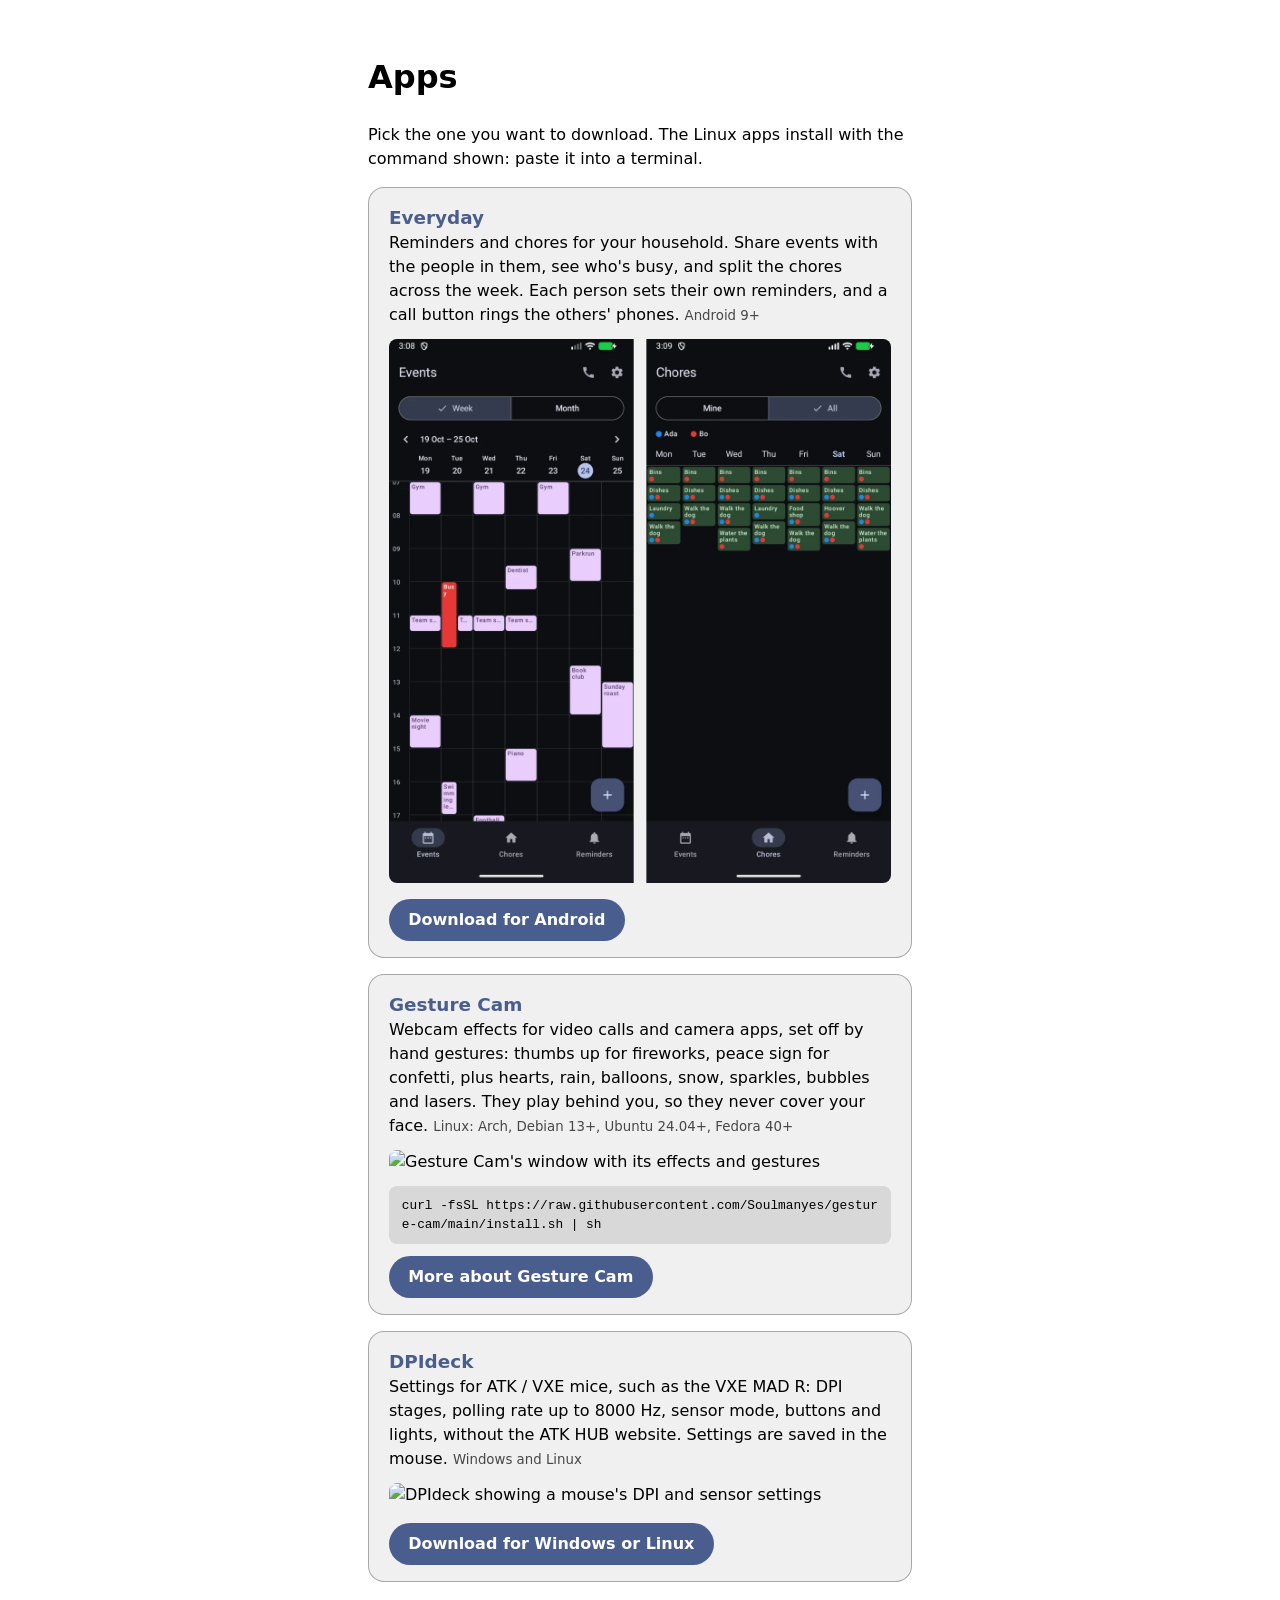
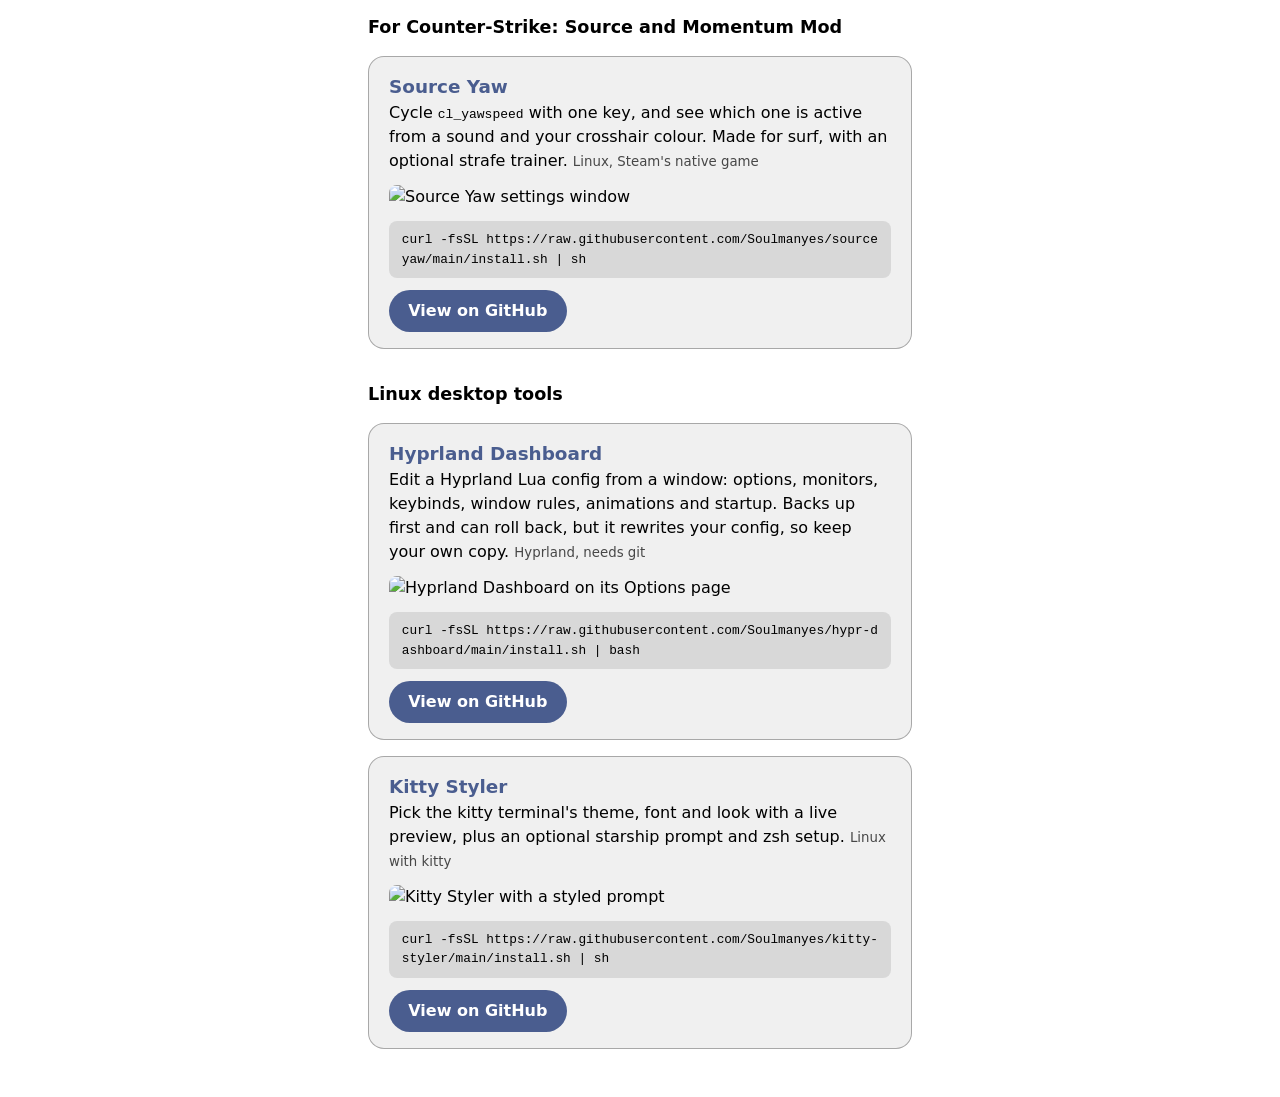
==== deploy/apps/index.html @ fb375c26 "docs: apps page shows a Hyprland Dashboard screenshot Co-Authored-By: Claude Opus 5.5 <noreply@anthr" ====
<!doctype html>
<html lang="en">
<head>
<meta charset="utf-8">
<meta name="viewport" content="width=device-width, initial-scale=1">
<title>Apps</title>
<style>
  :root { color-scheme: light dark; --accent: #4a5d8f; }
  body { font-family: system-ui, sans-serif; max-width: 34rem; margin: 0 auto; padding: 2rem 1.25rem; line-height: 1.5; }
  .app { display: block; margin: 1rem 0; padding: 1rem 1.25rem; border: 1px solid color-mix(in srgb, currentColor 30%, transparent);
         border-radius: 1rem; background: color-mix(in srgb, currentColor 6%, transparent); color: inherit; text-decoration: none; }
  .app b { display: block; font-size: 1.15rem; color: var(--accent); }
  .app img { display: block; width: 100%; height: auto; margin: .75rem 0; border-radius: .5rem; }
  .app pre { white-space: pre-wrap; word-break: break-all; margin: .75rem 0 .5rem; padding: .6rem .8rem; border-radius: .5rem; font-size: .8rem;
             background: color-mix(in srgb, currentColor 10%, transparent); }
  h2 { margin-top: 2rem; font-size: 1.1rem; }
  .go { display: inline-block; margin-top: .25rem; padding: .55rem 1.2rem; border-radius: 999px; background: var(--accent);
        color: #fff; text-decoration: none; font-weight: 600; }
  .go:hover, .go:focus-visible { filter: brightness(1.15); }
  small { opacity: .7; }
</style>
</head>
<body>
<h1>Apps</h1>
<p>Pick the one you want to download. The Linux apps install with the command shown: paste it into a terminal.</p>
<div class="app">
  <b>Everyday</b>
  Reminders and chores for your household. Share events with the people in them, see who's busy, and split
  the chores across the week. Each person sets their own reminders, and a call button rings the others' phones.
  <small>Android 9+</small>
  <img src="img/everyday.webp" alt="Everyday's week of events, and the chore timetable with who does what">
  <a class="go" href="../download/">Download for Android</a>
</div>
<div class="app">
  <b>Gesture Cam</b>
  Webcam effects for video calls and camera apps, set off by hand gestures: thumbs up for fireworks, peace sign
  for confetti, plus hearts, rain, balloons, snow, sparkles, bubbles and lasers. They play behind you, so they
  never cover your face. <small>Linux: Arch, Debian 13+, Ubuntu 24.04+, Fedora 40+</small>
  <img src="https://raw.githubusercontent.com/Soulmanyes/gesture-cam/main/docs/screenshot.png" alt="Gesture Cam's window with its effects and gestures">
  <pre>curl -fsSL https://raw.githubusercontent.com/Soulmanyes/gesture-cam/main/install.sh | sh</pre>
  <a class="go" href="gesture-cam/">More about Gesture Cam</a>
</div>
<div class="app">
  <b>DPIdeck</b>
  Settings for ATK / VXE mice, such as the VXE MAD R: DPI stages, polling rate up to 8000 Hz, sensor mode,
  buttons and lights, without the ATK HUB website. Settings are saved in the mouse. <small>Windows and Linux</small>
  <img src="https://raw.githubusercontent.com/Soulmanyes/dpideck/main/docs/screenshot.png" alt="DPIdeck showing a mouse's DPI and sensor settings">
  <a class="go" href="dpideck/">Download for Windows or Linux</a>
</div>

<h2>For Counter-Strike: Source and Momentum Mod</h2>
<div class="app">
  <b>Source Yaw</b>
  Cycle <code>cl_yawspeed</code> with one key, and see which one is active from a sound and your crosshair colour.
  Made for surf, with an optional strafe trainer. <small>Linux, Steam's native game</small>
  <img src="https://raw.githubusercontent.com/Soulmanyes/sourceyaw/main/docs/screenshot.png" alt="Source Yaw settings window">
  <pre>curl -fsSL https://raw.githubusercontent.com/Soulmanyes/sourceyaw/main/install.sh | sh</pre>
  <a class="go" href="https://github.com/Soulmanyes/sourceyaw">View on GitHub</a>
</div>

<h2>Linux desktop tools</h2>
<div class="app">
  <b>Hyprland Dashboard</b>
  Edit a Hyprland Lua config from a window: options, monitors, keybinds, window rules, animations and startup.
  Backs up first and can roll back, but it rewrites your config, so keep your own copy. <small>Hyprland, needs git</small>
  <img src="https://raw.githubusercontent.com/Soulmanyes/hypr-dashboard/main/docs/screenshot.png" alt="Hyprland Dashboard on its Options page">
  <pre>curl -fsSL https://raw.githubusercontent.com/Soulmanyes/hypr-dashboard/main/install.sh | bash</pre>
  <a class="go" href="https://github.com/Soulmanyes/hypr-dashboard">View on GitHub</a>
</div>
<div class="app">
  <b>Kitty Styler</b>
  Pick the kitty terminal's theme, font and look with a live preview, plus an optional starship prompt and zsh setup.
  <small>Linux with kitty</small>
  <img src="https://raw.githubusercontent.com/Soulmanyes/kitty-styler/main/docs/screenshot.png" alt="Kitty Styler with a styled prompt">
  <pre>curl -fsSL https://raw.githubusercontent.com/Soulmanyes/kitty-styler/main/install.sh | sh</pre>
  <a class="go" href="https://github.com/Soulmanyes/kitty-styler">View on GitHub</a>
</div>
</body>
</html>
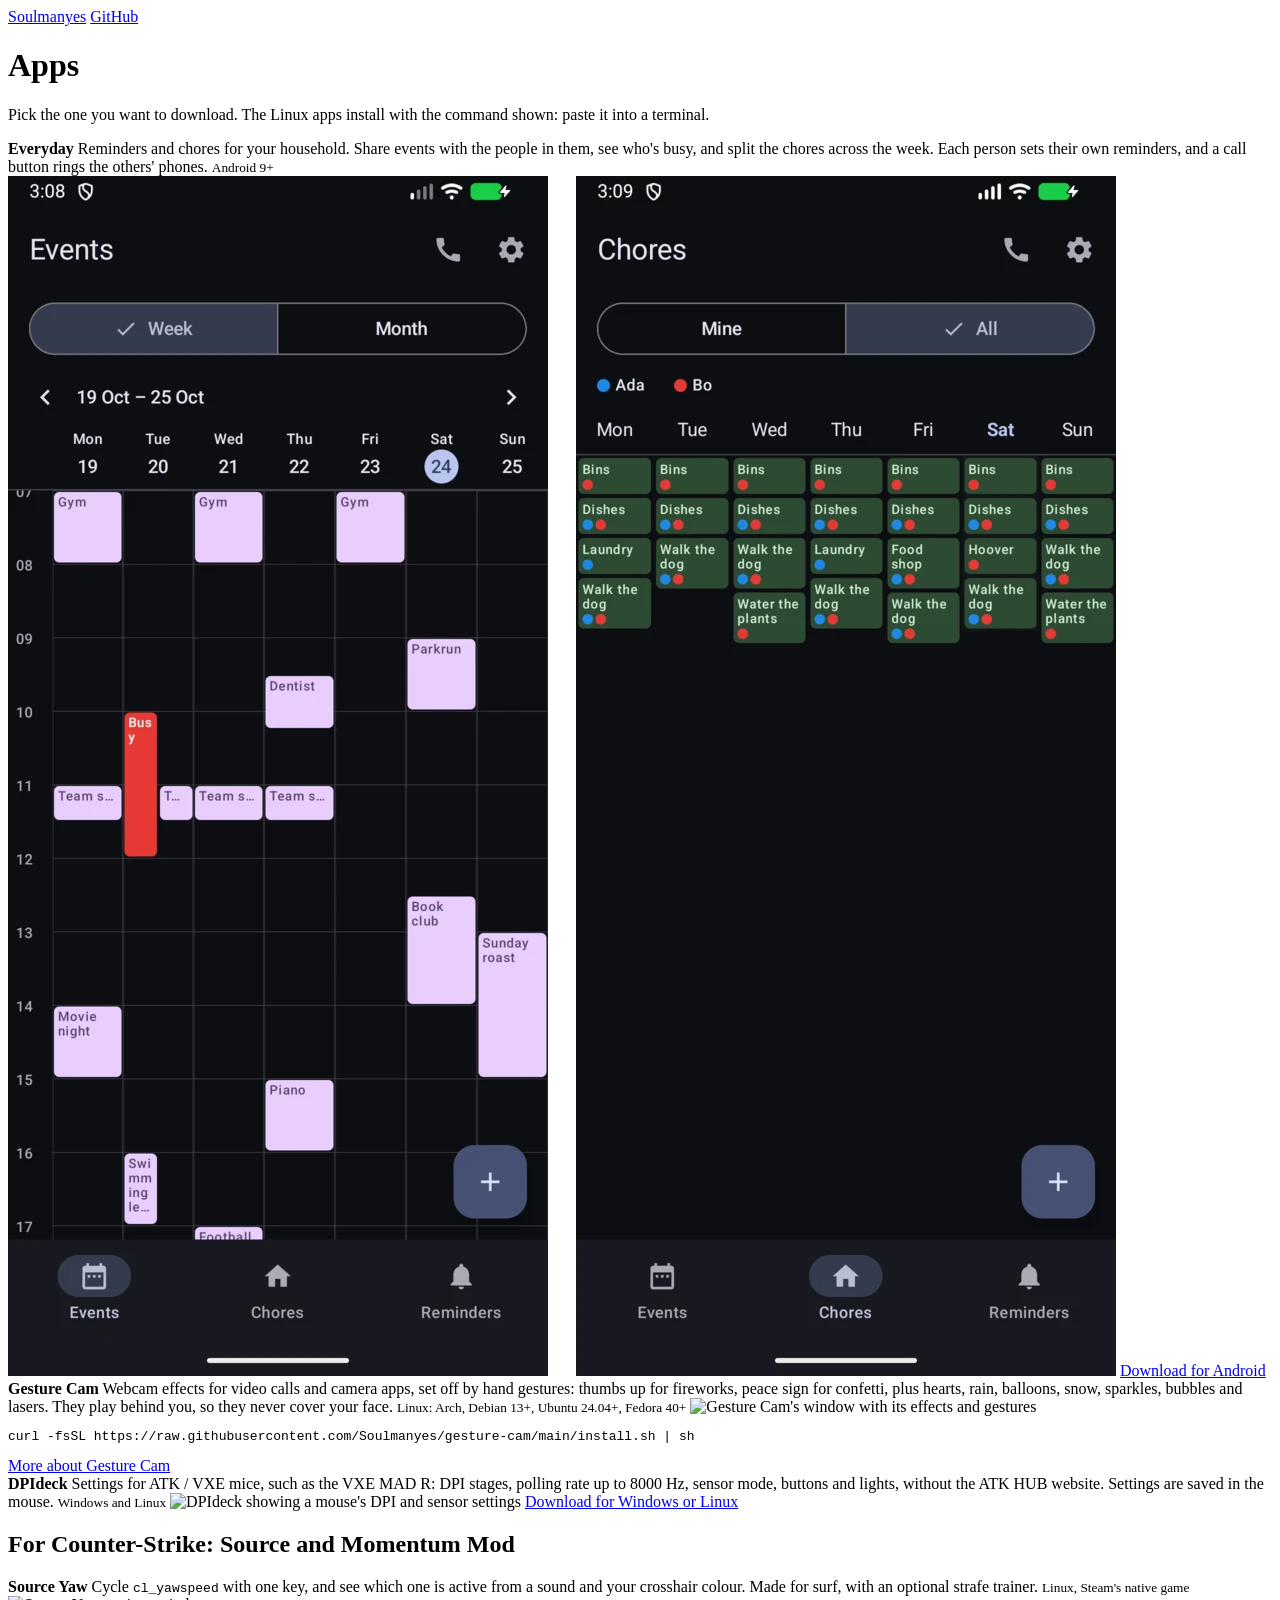
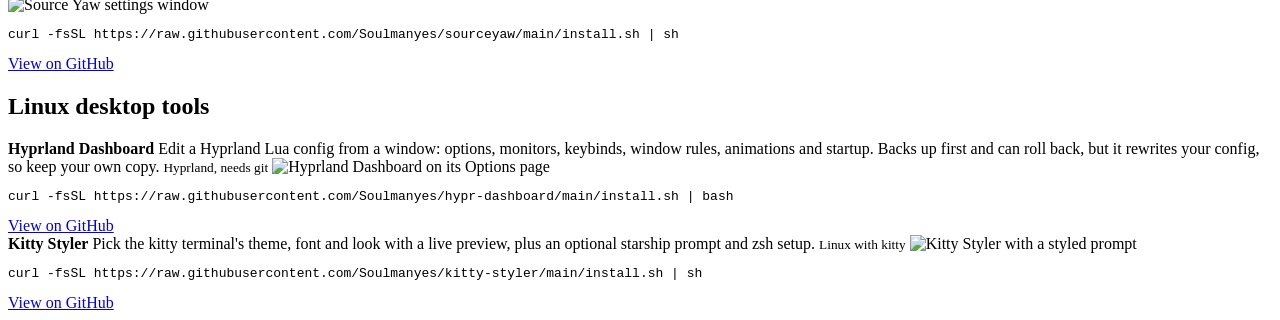
==== commit 9fd79a48: "docs: app pages share a header, Copy buttons, full-size screenshots, versions and link previews Co-A" ====
--- a/deploy/apps/index.html
+++ b/deploy/apps/index.html
@@ -3,77 +3,80 @@
 <head>
 <meta charset="utf-8">
 <meta name="viewport" content="width=device-width, initial-scale=1">
-<title>Apps</title>
-<style>
-  :root { color-scheme: light dark; --accent: #4a5d8f; }
-  body { font-family: system-ui, sans-serif; max-width: 34rem; margin: 0 auto; padding: 2rem 1.25rem; line-height: 1.5; }
-  .app { display: block; margin: 1rem 0; padding: 1rem 1.25rem; border: 1px solid color-mix(in srgb, currentColor 30%, transparent);
-         border-radius: 1rem; background: color-mix(in srgb, currentColor 6%, transparent); color: inherit; text-decoration: none; }
-  .app b { display: block; font-size: 1.15rem; color: var(--accent); }
-  .app img { display: block; width: 100%; height: auto; margin: .75rem 0; border-radius: .5rem; }
-  .app pre { white-space: pre-wrap; word-break: break-all; margin: .75rem 0 .5rem; padding: .6rem .8rem; border-radius: .5rem; font-size: .8rem;
-             background: color-mix(in srgb, currentColor 10%, transparent); }
-  h2 { margin-top: 2rem; font-size: 1.1rem; }
-  .go { display: inline-block; margin-top: .25rem; padding: .55rem 1.2rem; border-radius: 999px; background: var(--accent);
-        color: #fff; text-decoration: none; font-weight: 600; }
-  .go:hover, .go:focus-visible { filter: brightness(1.15); }
-  small { opacity: .7; }
-</style>
+<title>Apps by Soulmanyes</title>
+<meta name="description" content="Free apps for Android, Linux and Windows: Everyday, Gesture Cam, DPIdeck, Source Yaw, Hyprland Dashboard and Kitty Styler.">
+<meta property="og:type" content="website">
+<meta property="og:title" content="Apps by Soulmanyes">
+<meta property="og:description" content="Free apps for Android, Linux and Windows: household reminders, webcam gesture effects, mouse settings and Linux desktop tools.">
+<meta property="og:url" content="https://szekbal.duckdns.org/apps/">
+<meta property="og:image" content="https://szekbal.duckdns.org/apps/img/og.png">
+<meta name="twitter:card" content="summary_large_image">
+<link rel="icon" href="/apps/favicon.svg" type="image/svg+xml">
+<link rel="stylesheet" href="/apps/site.css">
 </head>
-<body>
+<body class="wide">
+<header class="site">
+  <a class="brand" href="/apps/"><img src="/apps/favicon.svg" alt="">Soulmanyes</a>
+  <a class="gh" href="https://github.com/Soulmanyes">GitHub</a>
+</header>
 <h1>Apps</h1>
 <p>Pick the one you want to download. The Linux apps install with the command shown: paste it into a terminal.</p>
+<div class="grid">
 <div class="app">
-  <b>Everyday</b>
+  <b>Everyday<span class="ver" data-json="../download/version.json" data-field="versionName" data-prefix="v"></span></b>
   Reminders and chores for your household. Share events with the people in them, see who's busy, and split
   the chores across the week. Each person sets their own reminders, and a call button rings the others' phones.
   <small>Android 9+</small>
-  <img src="img/everyday.webp" alt="Everyday's week of events, and the chore timetable with who does what">
+  <img class="shot" src="img/everyday.webp" alt="Everyday's week of events, and the chore timetable with who does what">
   <a class="go" href="../download/">Download for Android</a>
 </div>
 <div class="app">
-  <b>Gesture Cam</b>
+  <b>Gesture Cam<span class="ver" data-json="gesture-cam/version.json" data-field="version"></span></b>
   Webcam effects for video calls and camera apps, set off by hand gestures: thumbs up for fireworks, peace sign
   for confetti, plus hearts, rain, balloons, snow, sparkles, bubbles and lasers. They play behind you, so they
   never cover your face. <small>Linux: Arch, Debian 13+, Ubuntu 24.04+, Fedora 40+</small>
-  <img src="https://raw.githubusercontent.com/Soulmanyes/gesture-cam/main/docs/screenshot.png" alt="Gesture Cam's window with its effects and gestures">
+  <img class="shot" src="https://raw.githubusercontent.com/Soulmanyes/gesture-cam/main/docs/screenshot.png" alt="Gesture Cam's window with its effects and gestures">
   <pre>curl -fsSL https://raw.githubusercontent.com/Soulmanyes/gesture-cam/main/install.sh | sh</pre>
   <a class="go" href="gesture-cam/">More about Gesture Cam</a>
 </div>
 <div class="app">
-  <b>DPIdeck</b>
+  <b>DPIdeck<span class="ver" data-release="Soulmanyes/dpideck"></span></b>
   Settings for ATK / VXE mice, such as the VXE MAD R: DPI stages, polling rate up to 8000 Hz, sensor mode,
   buttons and lights, without the ATK HUB website. Settings are saved in the mouse. <small>Windows and Linux</small>
-  <img src="https://raw.githubusercontent.com/Soulmanyes/dpideck/main/docs/screenshot.png" alt="DPIdeck showing a mouse's DPI and sensor settings">
+  <img class="shot" src="https://raw.githubusercontent.com/Soulmanyes/dpideck/main/docs/screenshot.png" alt="DPIdeck showing a mouse's DPI and sensor settings">
   <a class="go" href="dpideck/">Download for Windows or Linux</a>
 </div>
-
+</div>
 <h2>For Counter-Strike: Source and Momentum Mod</h2>
+<div class="grid">
 <div class="app">
-  <b>Source Yaw</b>
+  <b>Source Yaw<span class="ver" data-release="Soulmanyes/sourceyaw"></span></b>
   Cycle <code>cl_yawspeed</code> with one key, and see which one is active from a sound and your crosshair colour.
   Made for surf, with an optional strafe trainer. <small>Linux, Steam's native game</small>
-  <img src="https://raw.githubusercontent.com/Soulmanyes/sourceyaw/main/docs/screenshot.png" alt="Source Yaw settings window">
+  <img class="shot" src="https://raw.githubusercontent.com/Soulmanyes/sourceyaw/main/docs/screenshot.png" alt="Source Yaw settings window">
   <pre>curl -fsSL https://raw.githubusercontent.com/Soulmanyes/sourceyaw/main/install.sh | sh</pre>
   <a class="go" href="https://github.com/Soulmanyes/sourceyaw">View on GitHub</a>
 </div>
-
+</div>
 <h2>Linux desktop tools</h2>
+<div class="grid">
 <div class="app">
-  <b>Hyprland Dashboard</b>
+  <b>Hyprland Dashboard<span class="ver" data-updated="Soulmanyes/hypr-dashboard"></span></b>
   Edit a Hyprland Lua config from a window: options, monitors, keybinds, window rules, animations and startup.
   Backs up first and can roll back, but it rewrites your config, so keep your own copy. <small>Hyprland, needs git</small>
-  <img src="https://raw.githubusercontent.com/Soulmanyes/hypr-dashboard/main/docs/screenshot.png" alt="Hyprland Dashboard on its Options page">
+  <img class="shot" src="https://raw.githubusercontent.com/Soulmanyes/hypr-dashboard/main/docs/screenshot.png" alt="Hyprland Dashboard on its Options page">
   <pre>curl -fsSL https://raw.githubusercontent.com/Soulmanyes/hypr-dashboard/main/install.sh | bash</pre>
   <a class="go" href="https://github.com/Soulmanyes/hypr-dashboard">View on GitHub</a>
 </div>
 <div class="app">
-  <b>Kitty Styler</b>
+  <b>Kitty Styler<span class="ver" data-updated="Soulmanyes/kitty-styler"></span></b>
   Pick the kitty terminal's theme, font and look with a live preview, plus an optional starship prompt and zsh setup.
   <small>Linux with kitty</small>
-  <img src="https://raw.githubusercontent.com/Soulmanyes/kitty-styler/main/docs/screenshot.png" alt="Kitty Styler with a styled prompt">
+  <img class="shot" src="https://raw.githubusercontent.com/Soulmanyes/kitty-styler/main/docs/screenshot.png" alt="Kitty Styler with a styled prompt">
   <pre>curl -fsSL https://raw.githubusercontent.com/Soulmanyes/kitty-styler/main/install.sh | sh</pre>
   <a class="go" href="https://github.com/Soulmanyes/kitty-styler">View on GitHub</a>
 </div>
+</div>
+<script src="/apps/site.js"></script>
 </body>
 </html>
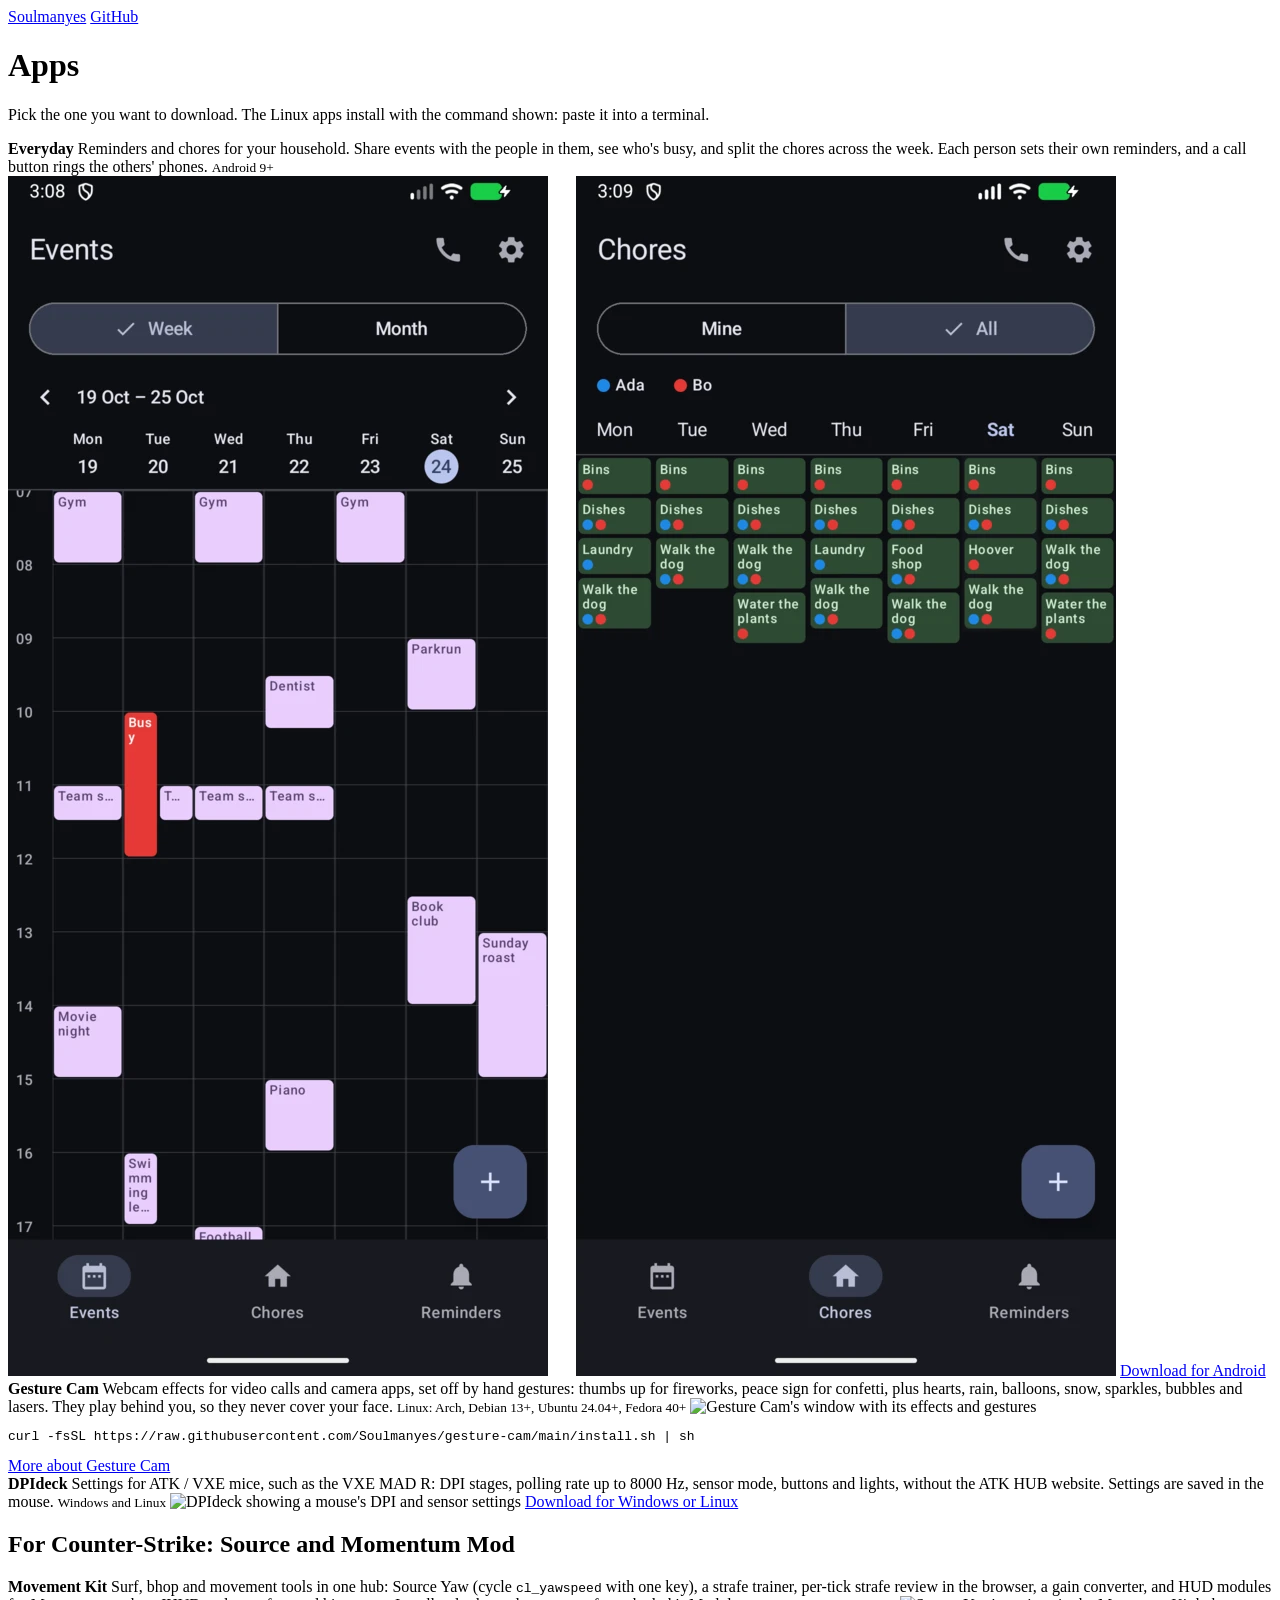
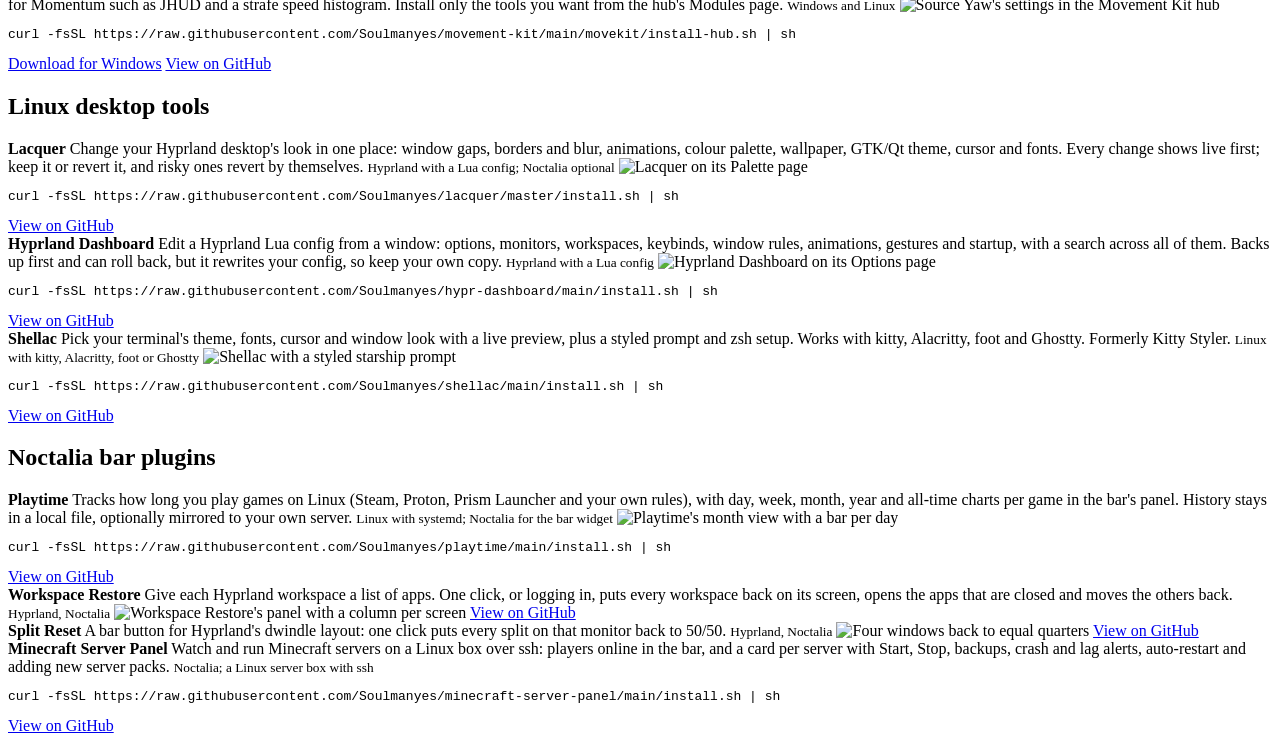
==== commit f2ac2ccb: "docs: apps page adds Movement Kit, Lacquer, Shellac and Noctalia plugins Source Yaw now lives in Mov" ====
--- a/deploy/apps/index.html
+++ b/deploy/apps/index.html
@@ -4,10 +4,10 @@
 <meta charset="utf-8">
 <meta name="viewport" content="width=device-width, initial-scale=1">
 <title>Apps by Soulmanyes</title>
-<meta name="description" content="Free apps for Android, Linux and Windows: Everyday, Gesture Cam, DPIdeck, Source Yaw, Hyprland Dashboard and Kitty Styler.">
+<meta name="description" content="Free apps for Android, Linux and Windows: Everyday, Gesture Cam, DPIdeck, Movement Kit, Lacquer, Hyprland Dashboard, Shellac, Playtime and Noctalia bar plugins.">
 <meta property="og:type" content="website">
 <meta property="og:title" content="Apps by Soulmanyes">
-<meta property="og:description" content="Free apps for Android, Linux and Windows: household reminders, webcam gesture effects, mouse settings and Linux desktop tools.">
+<meta property="og:description" content="Free apps for Android, Linux and Windows: household reminders, webcam gesture effects, mouse settings, surf and bhop tools, and Linux desktop tools.">
 <meta property="og:url" content="https://szekbal.duckdns.org/apps/">
 <meta property="og:image" content="https://szekbal.duckdns.org/apps/img/og.png">
 <meta name="twitter:card" content="summary_large_image">
@@ -50,31 +50,79 @@
 <h2>For Counter-Strike: Source and Momentum Mod</h2>
 <div class="grid">
 <div class="app">
-  <b>Source Yaw<span class="ver" data-release="Soulmanyes/sourceyaw"></span></b>
-  Cycle <code>cl_yawspeed</code> with one key, and see which one is active from a sound and your crosshair colour.
-  Made for surf, with an optional strafe trainer. <small>Linux, Steam's native game</small>
-  <img class="shot" src="https://raw.githubusercontent.com/Soulmanyes/sourceyaw/main/docs/screenshot.png" alt="Source Yaw settings window">
-  <pre>curl -fsSL https://raw.githubusercontent.com/Soulmanyes/sourceyaw/main/install.sh | sh</pre>
-  <a class="go" href="https://github.com/Soulmanyes/sourceyaw">View on GitHub</a>
+  <b>Movement Kit<span class="ver" data-release="Soulmanyes/movement-kit" data-tag-prefix="hub-v"></span></b>
+  Surf, bhop and movement tools in one hub: Source Yaw (cycle <code>cl_yawspeed</code> with one key), a strafe
+  trainer, per-tick strafe review in the browser, a gain converter, and HUD modules for Momentum such as JHUD
+  and a strafe speed histogram. Install only the tools you want from the hub's Modules page.
+  <small>Windows and Linux</small>
+  <img class="shot" src="https://raw.githubusercontent.com/Soulmanyes/movement-kit/main/sourceyaw/docs/screenshot.png" alt="Source Yaw's settings in the Movement Kit hub">
+  <pre>curl -fsSL https://raw.githubusercontent.com/Soulmanyes/movement-kit/main/movekit/install-hub.sh | sh</pre>
+  <a class="go" href="https://github.com/Soulmanyes/movement-kit/releases?q=hub-v&amp;expanded=true">Download for Windows</a>
+  <a class="go" href="https://github.com/Soulmanyes/movement-kit">View on GitHub</a>
 </div>
 </div>
 <h2>Linux desktop tools</h2>
 <div class="grid">
 <div class="app">
-  <b>Hyprland Dashboard<span class="ver" data-updated="Soulmanyes/hypr-dashboard"></span></b>
-  Edit a Hyprland Lua config from a window: options, monitors, keybinds, window rules, animations and startup.
-  Backs up first and can roll back, but it rewrites your config, so keep your own copy. <small>Hyprland, needs git</small>
+  <b>Lacquer<span class="ver" data-release="Soulmanyes/lacquer"></span></b>
+  Change your Hyprland desktop's look in one place: window gaps, borders and blur, animations, colour palette,
+  wallpaper, GTK/Qt theme, cursor and fonts. Every change shows live first; keep it or revert it, and risky
+  ones revert by themselves. <small>Hyprland with a Lua config; Noctalia optional</small>
+  <img class="shot" src="https://raw.githubusercontent.com/Soulmanyes/lacquer/master/docs/screenshot.png" alt="Lacquer on its Palette page">
+  <pre>curl -fsSL https://raw.githubusercontent.com/Soulmanyes/lacquer/master/install.sh | sh</pre>
+  <a class="go" href="https://github.com/Soulmanyes/lacquer">View on GitHub</a>
+</div>
+<div class="app">
+  <b>Hyprland Dashboard<span class="ver" data-release="Soulmanyes/hypr-dashboard"></span></b>
+  Edit a Hyprland Lua config from a window: options, monitors, workspaces, keybinds, window rules, animations,
+  gestures and startup, with a search across all of them. Backs up first and can roll back, but it rewrites
+  your config, so keep your own copy. <small>Hyprland with a Lua config</small>
   <img class="shot" src="https://raw.githubusercontent.com/Soulmanyes/hypr-dashboard/main/docs/screenshot.png" alt="Hyprland Dashboard on its Options page">
-  <pre>curl -fsSL https://raw.githubusercontent.com/Soulmanyes/hypr-dashboard/main/install.sh | bash</pre>
+  <pre>curl -fsSL https://raw.githubusercontent.com/Soulmanyes/hypr-dashboard/main/install.sh | sh</pre>
   <a class="go" href="https://github.com/Soulmanyes/hypr-dashboard">View on GitHub</a>
 </div>
 <div class="app">
-  <b>Kitty Styler<span class="ver" data-updated="Soulmanyes/kitty-styler"></span></b>
-  Pick the kitty terminal's theme, font and look with a live preview, plus an optional starship prompt and zsh setup.
-  <small>Linux with kitty</small>
-  <img class="shot" src="https://raw.githubusercontent.com/Soulmanyes/kitty-styler/main/docs/screenshot.png" alt="Kitty Styler with a styled prompt">
-  <pre>curl -fsSL https://raw.githubusercontent.com/Soulmanyes/kitty-styler/main/install.sh | sh</pre>
-  <a class="go" href="https://github.com/Soulmanyes/kitty-styler">View on GitHub</a>
+  <b>Shellac<span class="ver" data-release="Soulmanyes/shellac"></span></b>
+  Pick your terminal's theme, fonts, cursor and window look with a live preview, plus a styled prompt and zsh
+  setup. Works with kitty, Alacritty, foot and Ghostty. Formerly Kitty Styler.
+  <small>Linux with kitty, Alacritty, foot or Ghostty</small>
+  <img class="shot" src="https://raw.githubusercontent.com/Soulmanyes/shellac/main/docs/screenshot.png" alt="Shellac with a styled starship prompt">
+  <pre>curl -fsSL https://raw.githubusercontent.com/Soulmanyes/shellac/main/install.sh | sh</pre>
+  <a class="go" href="https://github.com/Soulmanyes/shellac">View on GitHub</a>
+</div>
+</div>
+<h2>Noctalia bar plugins</h2>
+<div class="grid">
+<div class="app">
+  <b>Playtime<span class="ver" data-release="Soulmanyes/playtime"></span></b>
+  Tracks how long you play games on Linux (Steam, Proton, Prism Launcher and your own rules), with day, week,
+  month, year and all-time charts per game in the bar's panel. History stays in a local file, optionally
+  mirrored to your own server. <small>Linux with systemd; Noctalia for the bar widget</small>
+  <img class="shot" src="https://raw.githubusercontent.com/Soulmanyes/playtime/main/screenshots/month.png" alt="Playtime's month view with a bar per day">
+  <pre>curl -fsSL https://raw.githubusercontent.com/Soulmanyes/playtime/main/install.sh | sh</pre>
+  <a class="go" href="https://github.com/Soulmanyes/playtime">View on GitHub</a>
+</div>
+<div class="app">
+  <b>Workspace Restore<span class="ver" data-updated="Soulmanyes/workspace-restore"></span></b>
+  Give each Hyprland workspace a list of apps. One click, or logging in, puts every workspace back on its screen,
+  opens the apps that are closed and moves the others back. <small>Hyprland, Noctalia</small>
+  <img class="shot" src="https://raw.githubusercontent.com/Soulmanyes/workspace-restore/main/screenshots/panel.webp" alt="Workspace Restore's panel with a column per screen">
+  <a class="go" href="https://github.com/Soulmanyes/workspace-restore">View on GitHub</a>
+</div>
+<div class="app">
+  <b>Split Reset<span class="ver" data-updated="Soulmanyes/split-reset"></span></b>
+  A bar button for Hyprland's dwindle layout: one click puts every split on that monitor back to 50/50.
+  <small>Hyprland, Noctalia</small>
+  <img class="shot" src="https://raw.githubusercontent.com/Soulmanyes/split-reset/main/screenshots/after.png" alt="Four windows back to equal quarters">
+  <a class="go" href="https://github.com/Soulmanyes/split-reset">View on GitHub</a>
+</div>
+<div class="app">
+  <b>Minecraft Server Panel<span class="ver" data-release="Soulmanyes/minecraft-server-panel"></span></b>
+  Watch and run Minecraft servers on a Linux box over ssh: players online in the bar, and a card per server with
+  Start, Stop, backups, crash and lag alerts, auto-restart and adding new server packs.
+  <small>Noctalia; a Linux server box with ssh</small>
+  <pre>curl -fsSL https://raw.githubusercontent.com/Soulmanyes/minecraft-server-panel/main/install.sh | sh</pre>
+  <a class="go" href="https://github.com/Soulmanyes/minecraft-server-panel">View on GitHub</a>
 </div>
 </div>
 <script src="/apps/site.js"></script>
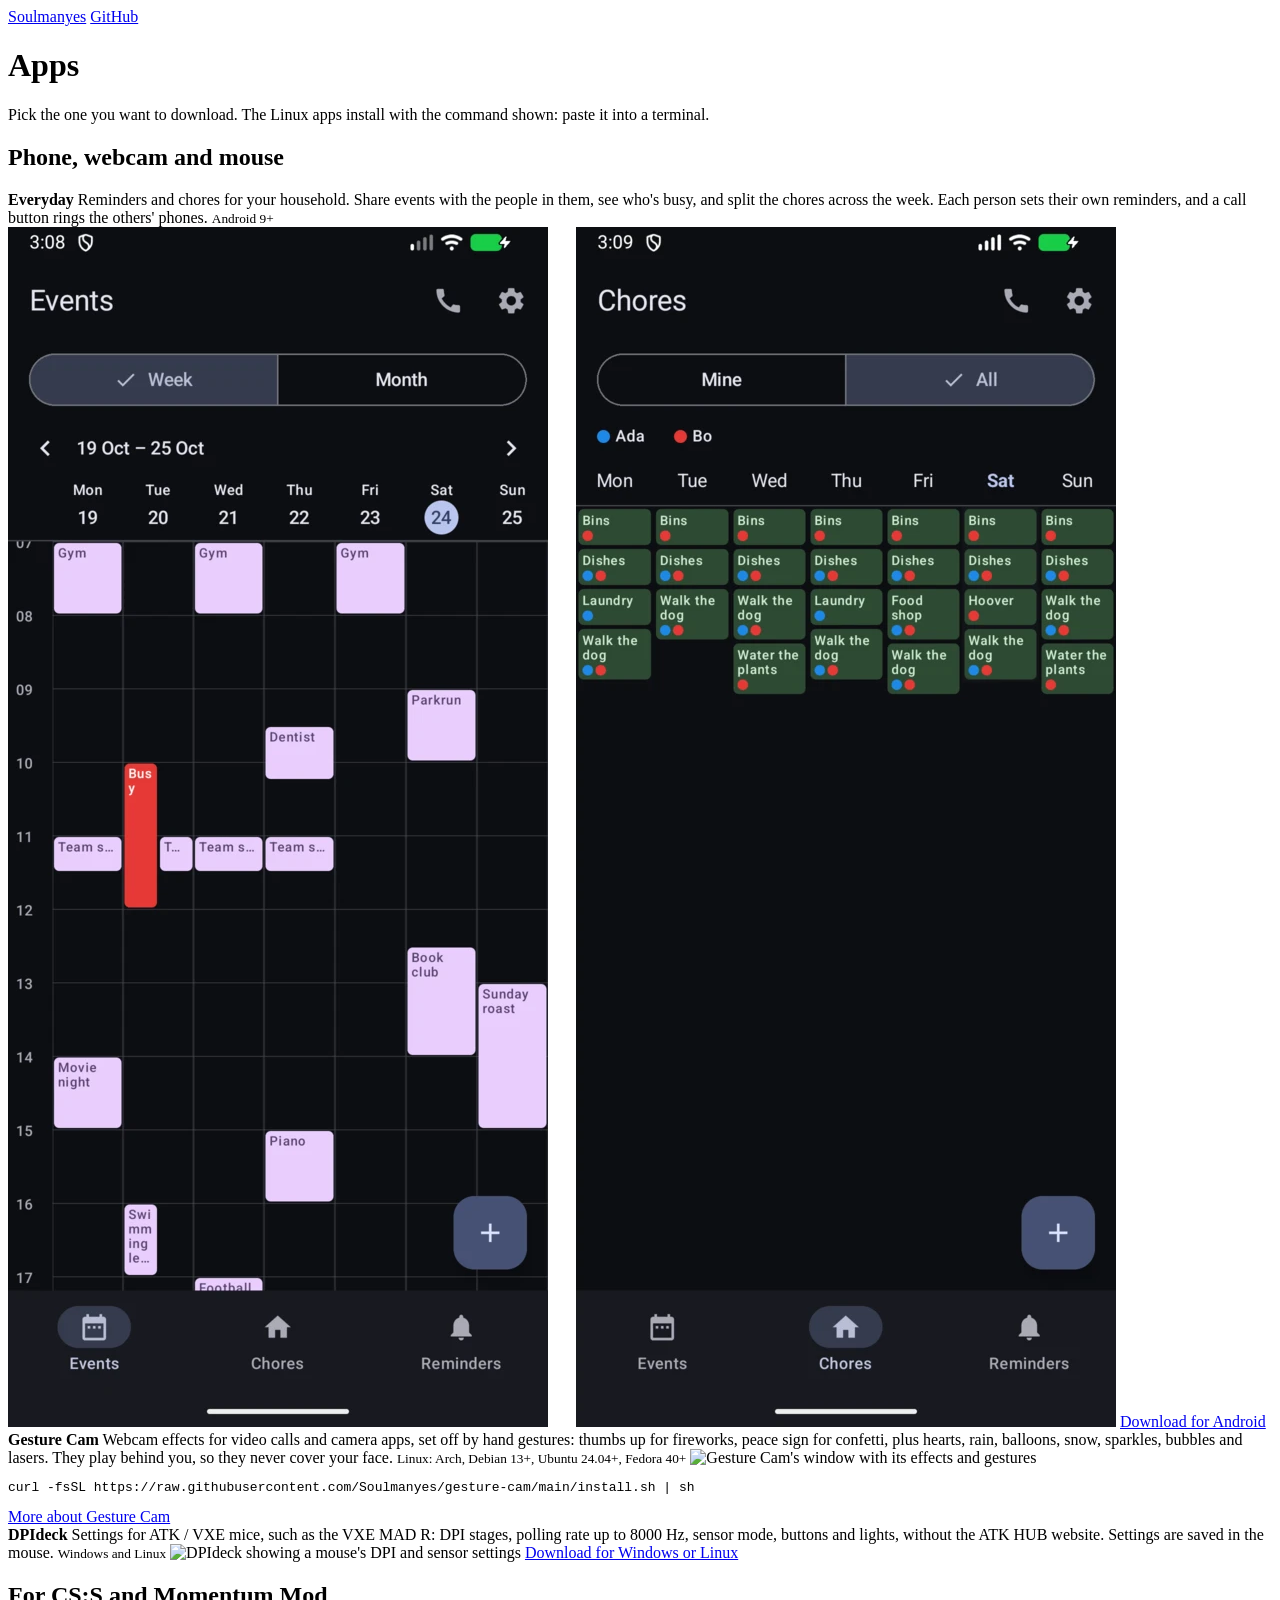
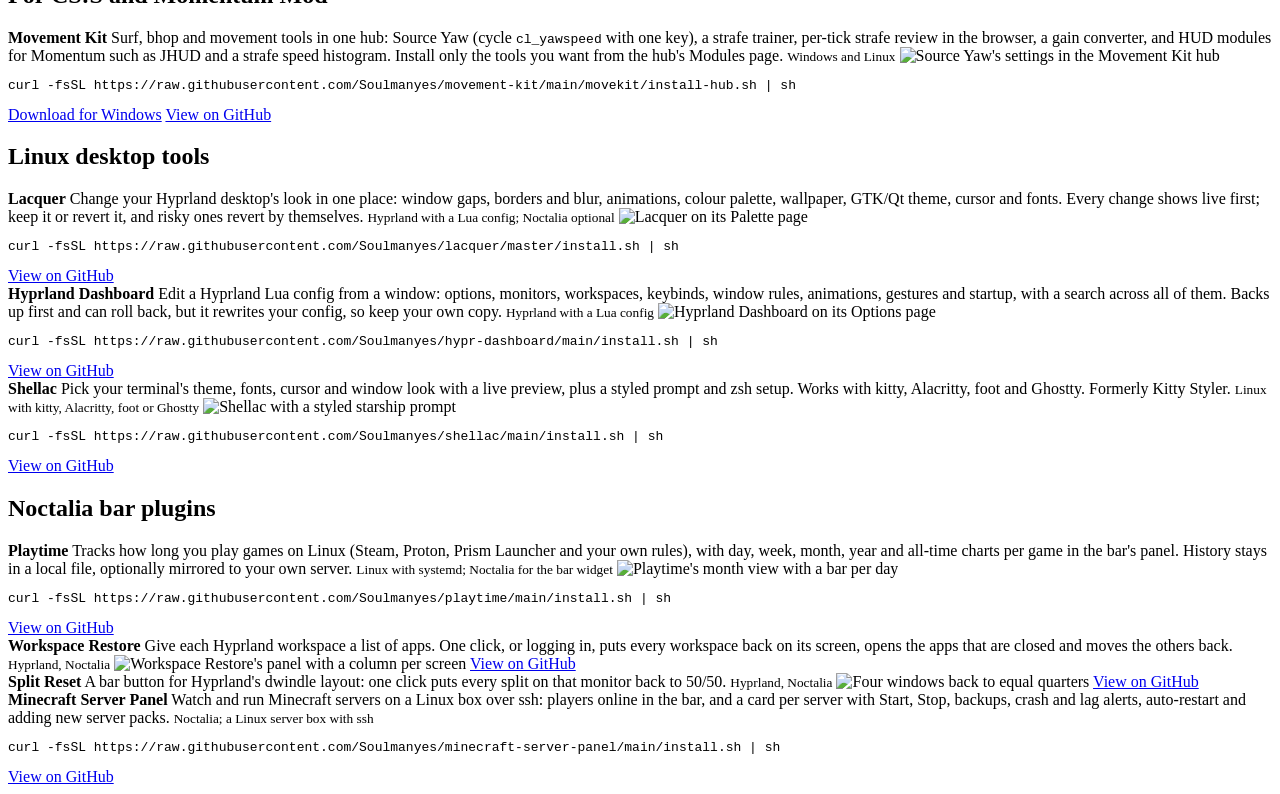
==== commit bbb33c54: "docs: apps page fills wide screens, short sections share a row Co-Authored-By: Claude Opus 5.5 <nore" ====
--- a/deploy/apps/index.html
+++ b/deploy/apps/index.html
@@ -21,6 +21,9 @@
 </header>
 <h1>Apps</h1>
 <p>Pick the one you want to download. The Linux apps install with the command shown: paste it into a terminal.</p>
+<div class="groups">
+<section class="group" style="--n: 3">
+<h2>Phone, webcam and mouse</h2>
 <div class="grid">
 <div class="app">
   <b>Everyday<span class="ver" data-json="../download/version.json" data-field="versionName" data-prefix="v"></span></b>
@@ -47,7 +50,9 @@
   <a class="go" href="dpideck/">Download for Windows or Linux</a>
 </div>
 </div>
-<h2>For Counter-Strike: Source and Momentum Mod</h2>
+</section>
+<section class="group" style="--n: 1">
+<h2>For CS:S and Momentum Mod</h2>
 <div class="grid">
 <div class="app">
   <b>Movement Kit<span class="ver" data-release="Soulmanyes/movement-kit" data-tag-prefix="hub-v"></span></b>
@@ -61,6 +66,8 @@
   <a class="go" href="https://github.com/Soulmanyes/movement-kit">View on GitHub</a>
 </div>
 </div>
+</section>
+<section class="group" style="--n: 3">
 <h2>Linux desktop tools</h2>
 <div class="grid">
 <div class="app">
@@ -91,6 +98,8 @@
   <a class="go" href="https://github.com/Soulmanyes/shellac">View on GitHub</a>
 </div>
 </div>
+</section>
+<section class="group" style="--n: 4">
 <h2>Noctalia bar plugins</h2>
 <div class="grid">
 <div class="app">
@@ -125,6 +134,8 @@
   <a class="go" href="https://github.com/Soulmanyes/minecraft-server-panel">View on GitHub</a>
 </div>
 </div>
+</section>
+</div>
 <script src="/apps/site.js"></script>
 </body>
 </html>
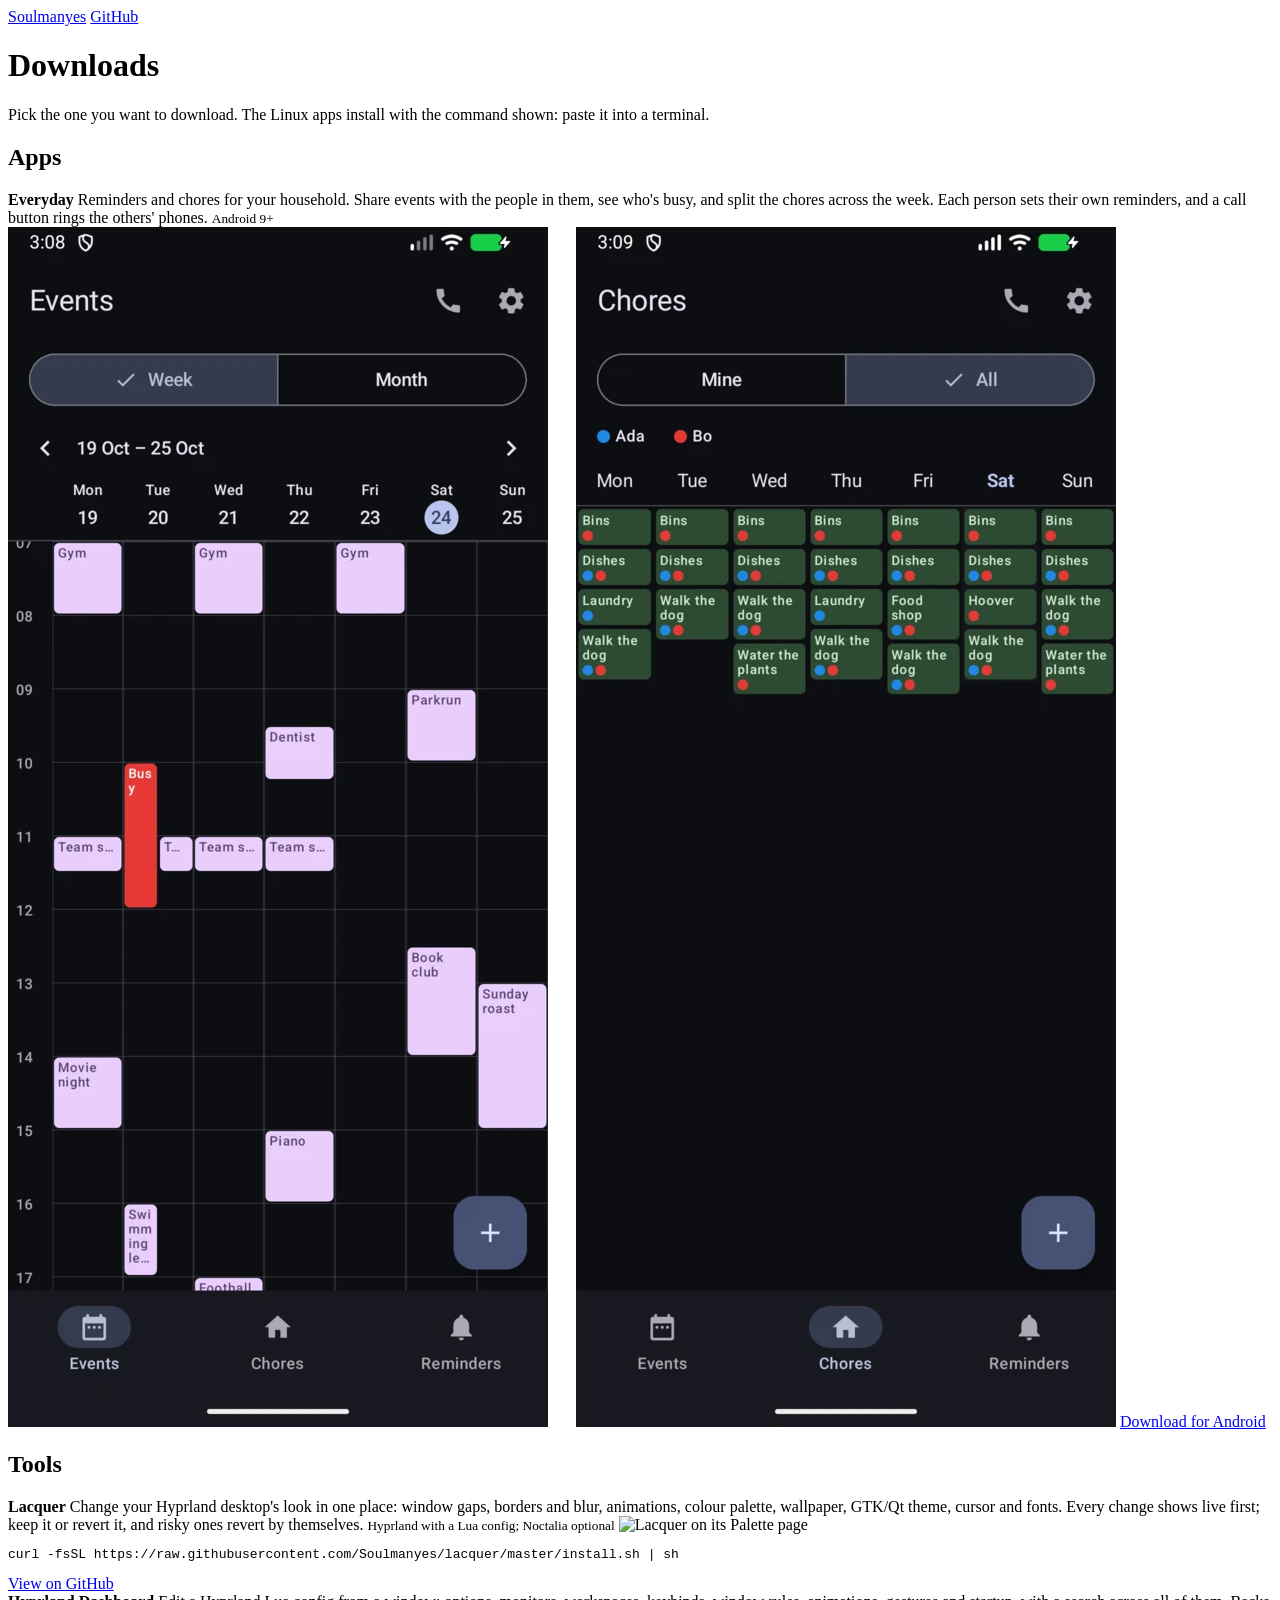
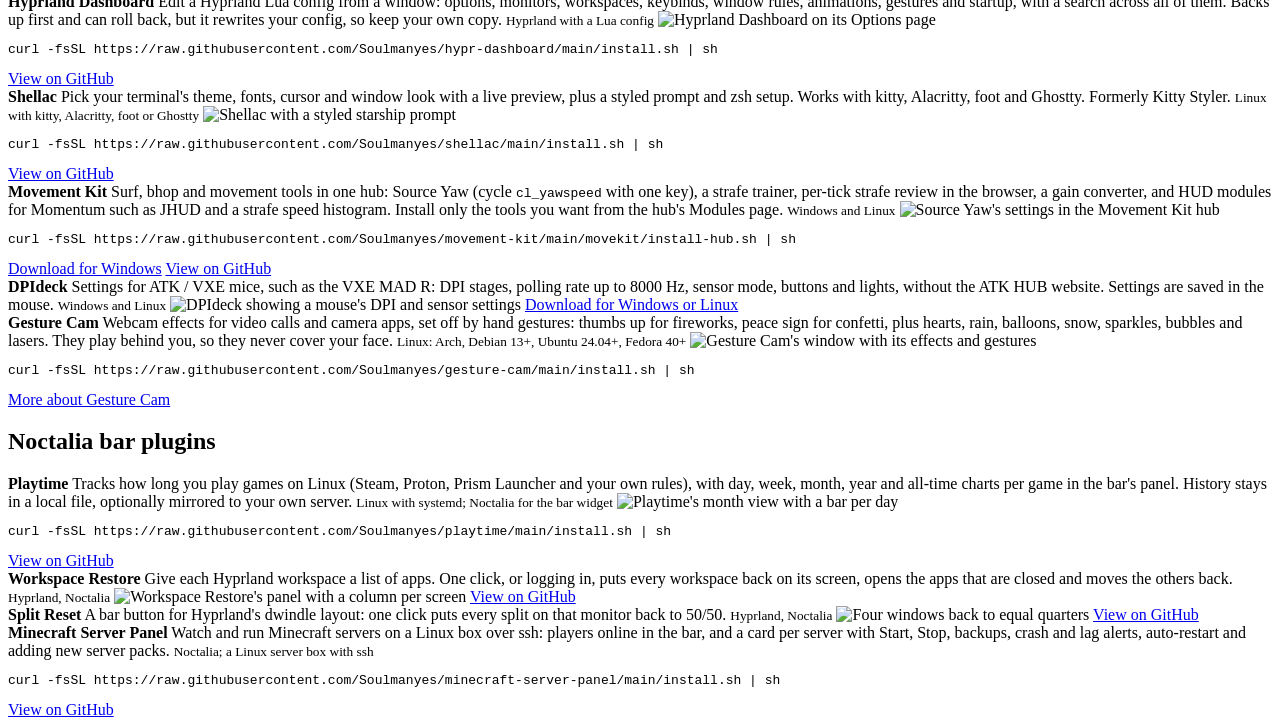
==== commit 36db85d2: "docs: group the apps page into Apps, Tools and Noctalia bar plugins Big sections ask for at most 3 c" ====
--- a/deploy/apps/index.html
+++ b/deploy/apps/index.html
@@ -19,11 +19,11 @@
   <a class="brand" href="/apps/"><img src="/apps/favicon.svg" alt="">Soulmanyes</a>
   <a class="gh" href="https://github.com/Soulmanyes">GitHub</a>
 </header>
-<h1>Apps</h1>
+<h1>Downloads</h1>
 <p>Pick the one you want to download. The Linux apps install with the command shown: paste it into a terminal.</p>
 <div class="groups">
-<section class="group" style="--n: 3">
-<h2>Phone, webcam and mouse</h2>
+<section class="group" style="--n: 1">
+<h2>Apps</h2>
 <div class="grid">
 <div class="app">
   <b>Everyday<span class="ver" data-json="../download/version.json" data-field="versionName" data-prefix="v"></span></b>
@@ -33,42 +33,10 @@
   <img class="shot" src="img/everyday.webp" alt="Everyday's week of events, and the chore timetable with who does what">
   <a class="go" href="../download/">Download for Android</a>
 </div>
-<div class="app">
-  <b>Gesture Cam<span class="ver" data-json="gesture-cam/version.json" data-field="version"></span></b>
-  Webcam effects for video calls and camera apps, set off by hand gestures: thumbs up for fireworks, peace sign
-  for confetti, plus hearts, rain, balloons, snow, sparkles, bubbles and lasers. They play behind you, so they
-  never cover your face. <small>Linux: Arch, Debian 13+, Ubuntu 24.04+, Fedora 40+</small>
-  <img class="shot" src="https://raw.githubusercontent.com/Soulmanyes/gesture-cam/main/docs/screenshot.png" alt="Gesture Cam's window with its effects and gestures">
-  <pre>curl -fsSL https://raw.githubusercontent.com/Soulmanyes/gesture-cam/main/install.sh | sh</pre>
-  <a class="go" href="gesture-cam/">More about Gesture Cam</a>
-</div>
-<div class="app">
-  <b>DPIdeck<span class="ver" data-release="Soulmanyes/dpideck"></span></b>
-  Settings for ATK / VXE mice, such as the VXE MAD R: DPI stages, polling rate up to 8000 Hz, sensor mode,
-  buttons and lights, without the ATK HUB website. Settings are saved in the mouse. <small>Windows and Linux</small>
-  <img class="shot" src="https://raw.githubusercontent.com/Soulmanyes/dpideck/main/docs/screenshot.png" alt="DPIdeck showing a mouse's DPI and sensor settings">
-  <a class="go" href="dpideck/">Download for Windows or Linux</a>
-</div>
 </div>
 </section>
-<section class="group" style="--n: 1">
-<h2>For CS:S and Momentum Mod</h2>
-<div class="grid">
-<div class="app">
-  <b>Movement Kit<span class="ver" data-release="Soulmanyes/movement-kit" data-tag-prefix="hub-v"></span></b>
-  Surf, bhop and movement tools in one hub: Source Yaw (cycle <code>cl_yawspeed</code> with one key), a strafe
-  trainer, per-tick strafe review in the browser, a gain converter, and HUD modules for Momentum such as JHUD
-  and a strafe speed histogram. Install only the tools you want from the hub's Modules page.
-  <small>Windows and Linux</small>
-  <img class="shot" src="https://raw.githubusercontent.com/Soulmanyes/movement-kit/main/sourceyaw/docs/screenshot.png" alt="Source Yaw's settings in the Movement Kit hub">
-  <pre>curl -fsSL https://raw.githubusercontent.com/Soulmanyes/movement-kit/main/movekit/install-hub.sh | sh</pre>
-  <a class="go" href="https://github.com/Soulmanyes/movement-kit/releases?q=hub-v&amp;expanded=true">Download for Windows</a>
-  <a class="go" href="https://github.com/Soulmanyes/movement-kit">View on GitHub</a>
-</div>
-</div>
-</section>
-<section class="group" style="--n: 3">
-<h2>Linux desktop tools</h2>
+<section class="group" style="--n: 6">
+<h2>Tools</h2>
 <div class="grid">
 <div class="app">
   <b>Lacquer<span class="ver" data-release="Soulmanyes/lacquer"></span></b>
@@ -96,6 +64,33 @@
   <img class="shot" src="https://raw.githubusercontent.com/Soulmanyes/shellac/main/docs/screenshot.png" alt="Shellac with a styled starship prompt">
   <pre>curl -fsSL https://raw.githubusercontent.com/Soulmanyes/shellac/main/install.sh | sh</pre>
   <a class="go" href="https://github.com/Soulmanyes/shellac">View on GitHub</a>
+</div>
+<div class="app">
+  <b>Movement Kit<span class="ver" data-release="Soulmanyes/movement-kit" data-tag-prefix="hub-v"></span></b>
+  Surf, bhop and movement tools in one hub: Source Yaw (cycle <code>cl_yawspeed</code> with one key), a strafe
+  trainer, per-tick strafe review in the browser, a gain converter, and HUD modules for Momentum such as JHUD
+  and a strafe speed histogram. Install only the tools you want from the hub's Modules page.
+  <small>Windows and Linux</small>
+  <img class="shot" src="https://raw.githubusercontent.com/Soulmanyes/movement-kit/main/sourceyaw/docs/screenshot.png" alt="Source Yaw's settings in the Movement Kit hub">
+  <pre>curl -fsSL https://raw.githubusercontent.com/Soulmanyes/movement-kit/main/movekit/install-hub.sh | sh</pre>
+  <a class="go" href="https://github.com/Soulmanyes/movement-kit/releases?q=hub-v&amp;expanded=true">Download for Windows</a>
+  <a class="go" href="https://github.com/Soulmanyes/movement-kit">View on GitHub</a>
+</div>
+<div class="app">
+  <b>DPIdeck<span class="ver" data-release="Soulmanyes/dpideck"></span></b>
+  Settings for ATK / VXE mice, such as the VXE MAD R: DPI stages, polling rate up to 8000 Hz, sensor mode,
+  buttons and lights, without the ATK HUB website. Settings are saved in the mouse. <small>Windows and Linux</small>
+  <img class="shot" src="https://raw.githubusercontent.com/Soulmanyes/dpideck/main/docs/screenshot.png" alt="DPIdeck showing a mouse's DPI and sensor settings">
+  <a class="go" href="dpideck/">Download for Windows or Linux</a>
+</div>
+<div class="app">
+  <b>Gesture Cam<span class="ver" data-json="gesture-cam/version.json" data-field="version"></span></b>
+  Webcam effects for video calls and camera apps, set off by hand gestures: thumbs up for fireworks, peace sign
+  for confetti, plus hearts, rain, balloons, snow, sparkles, bubbles and lasers. They play behind you, so they
+  never cover your face. <small>Linux: Arch, Debian 13+, Ubuntu 24.04+, Fedora 40+</small>
+  <img class="shot" src="https://raw.githubusercontent.com/Soulmanyes/gesture-cam/main/docs/screenshot.png" alt="Gesture Cam's window with its effects and gestures">
+  <pre>curl -fsSL https://raw.githubusercontent.com/Soulmanyes/gesture-cam/main/install.sh | sh</pre>
+  <a class="go" href="gesture-cam/">More about Gesture Cam</a>
 </div>
 </div>
 </section>
